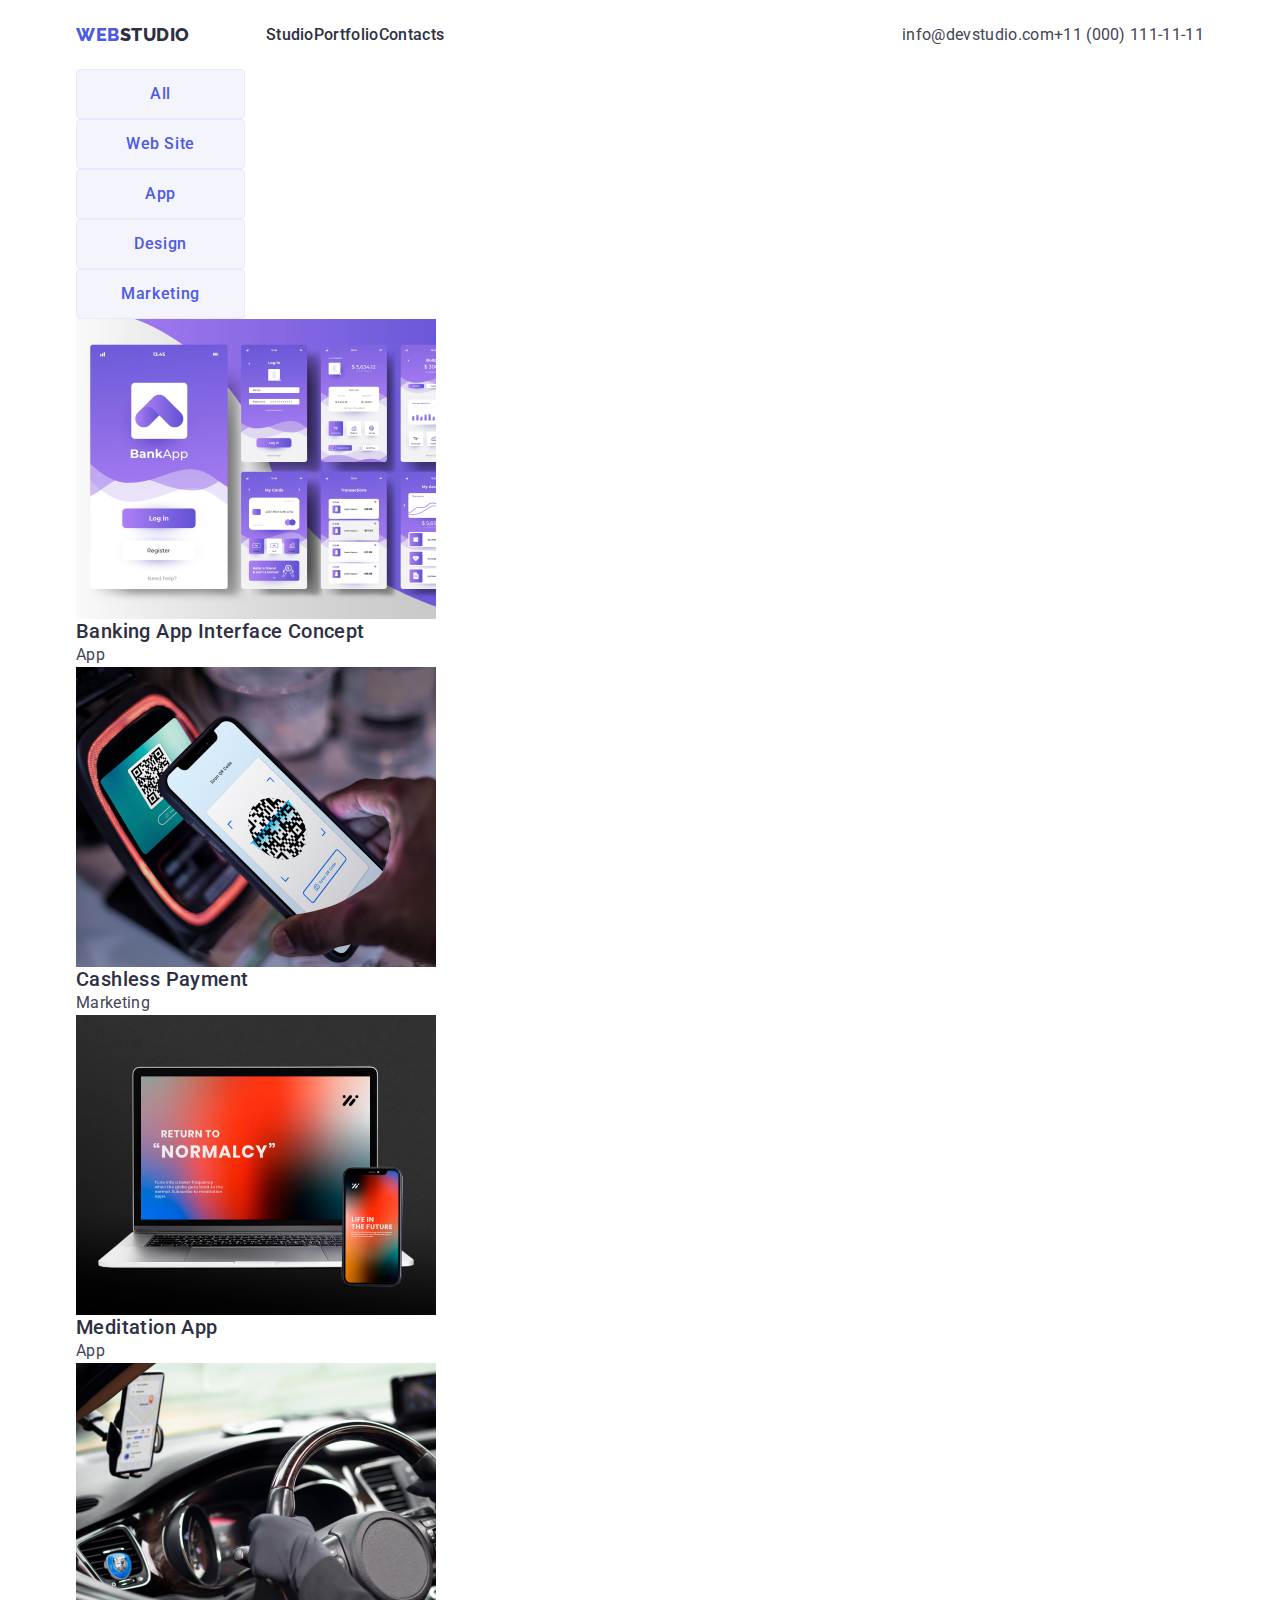
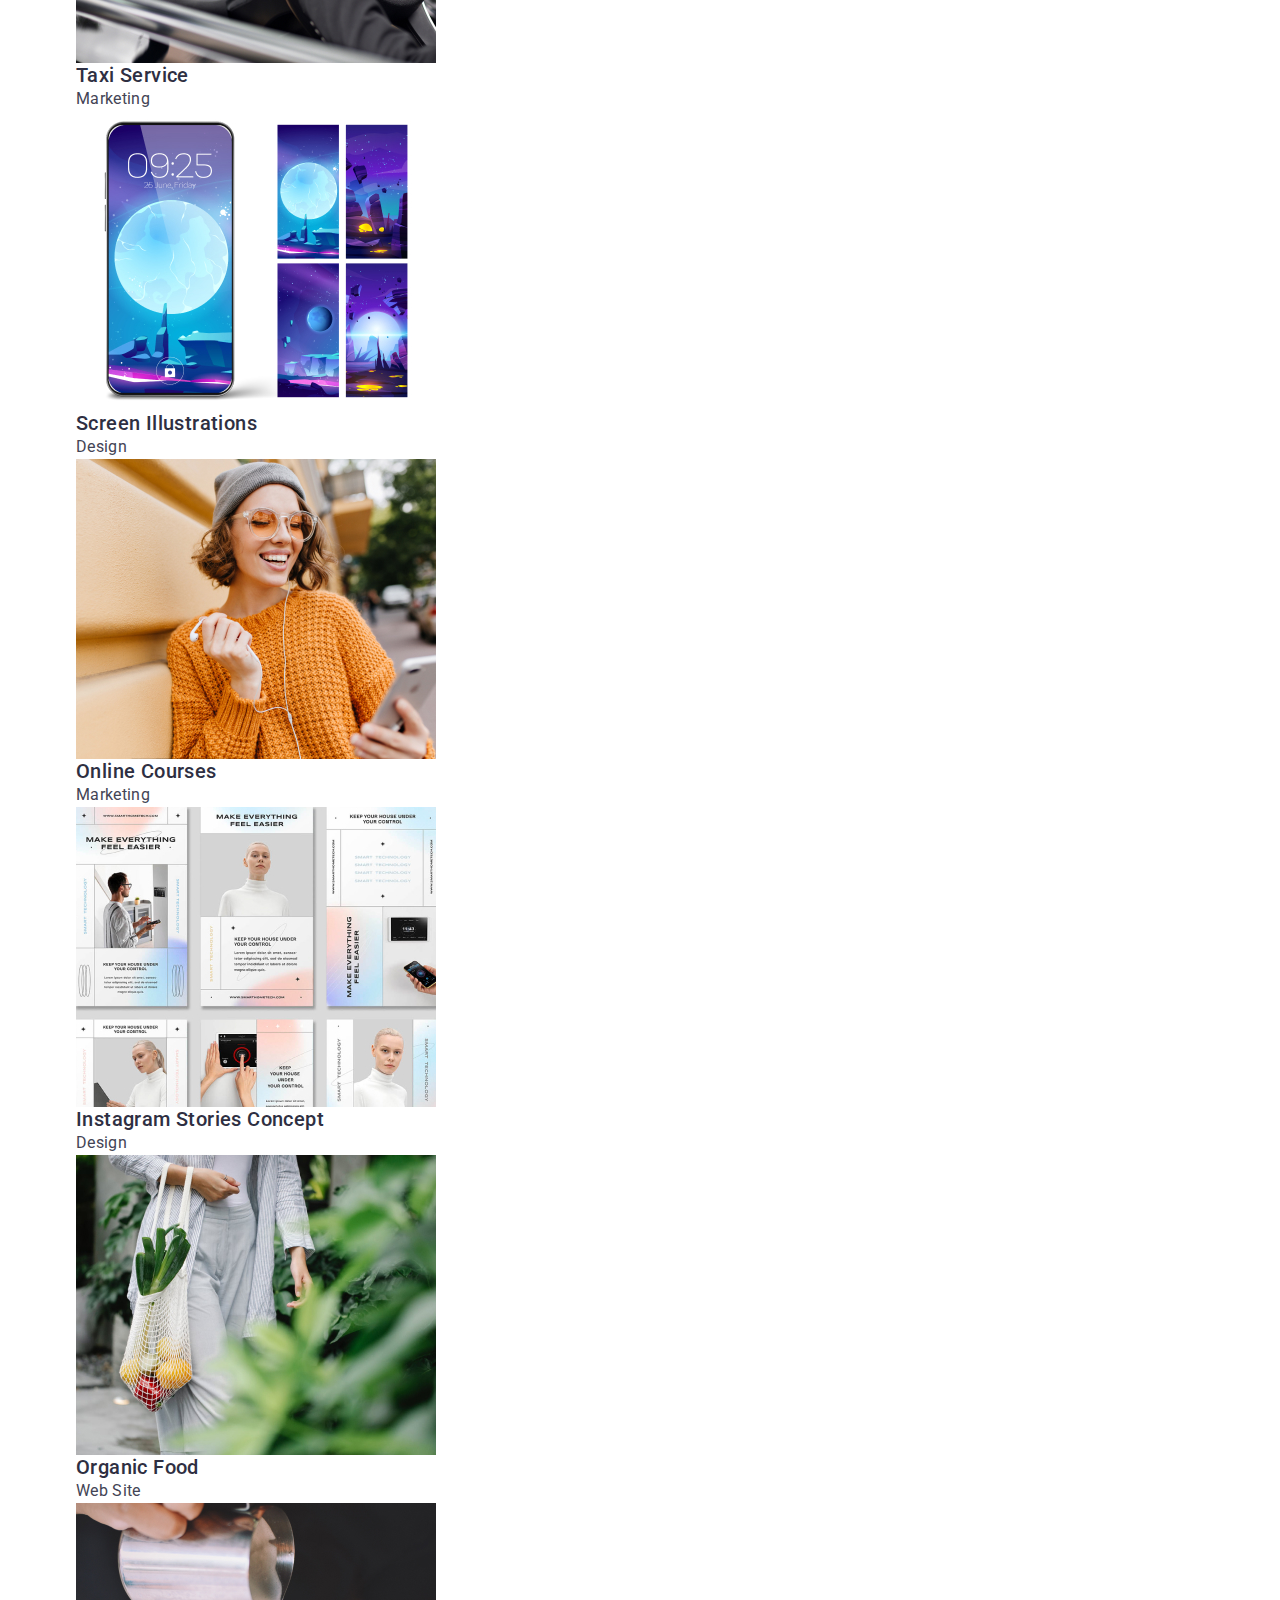
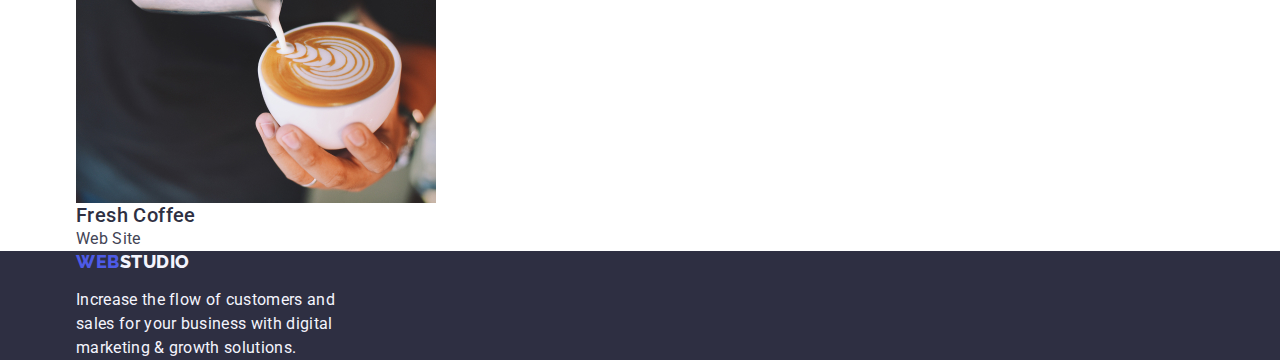
==== portfolio.html @ 956a5d1d "index page" ====
<!DOCTYPE html>
<html lang="en">
<head>
    <meta charset="UTF-8">
    <meta name="viewport" content="width=device-width, initial-scale=1.0">
    <title>Portfolio</title>
    <link rel="preconnect" href="https://fonts.googleapis.com" />
    <link rel="preconnect" href="https://fonts.gstatic.com" crossorigin />
    <link
      href="https://fonts.googleapis.com/css2?family=Raleway:wght@800&family=Roboto:wght@400;500;700;900&display=swap"
      rel="stylesheet"
    />
    <link rel="stylesheet" href="https://cdnjs.cloudflare.com/ajax/libs/modern-normalize/2.0.0/modern-normalize.min.css">
    <link rel="stylesheet" href="./css/styles.css">
</head>
<body>
    <header>
      <div class="container flex-header">
        <nav>
            <a class="logo link" href="./index.html">Web<span class="studio-color">Studio</span></a>
            <ul class="site-nav list">
                <li><a href="./index.html" class="link">Studio</a></li>
                <li><a href="./portfolio.html" class="link">Portfolio</a></li>
                <li><a href="" class="link">Contacts</a></li>
            </ul>
        </nav>
        <address class="address">
            <ul class="auth-nav list">
                <li><a class="link" href="mailto:info@devstudio.com">info@devstudio.com</a></li>
                <li><a class="link" href="tel:+110001111111">+11 (000) 111-11-11</a></li>
            </ul>
        </address>
      </div>
    </header>
    <main>
        <div class="container">
            <section class="list">
                <h1 class="visually-hidden">Filter for portfolio</h1>
                <ul class="list">
                    <li><button type="button" class="button">All</button></li>
                    <li><button type="button" class="button">Web Site</button></li>
                    <li><button type="button" class="button">App</button></li>
                    <li><button type="button" class="button">Design</button></li>
                    <li><button type="button" class="button">Marketing</button></li>
                </ul>
                <ul class="list">
                    <li class="portfolio-block">
                        <a class="link" href="">
                            <img src="./images/banking.jpg" alt="Interface Concept" width="360">
                            <h2 class="portfolio-title">Banking App Interface Concept</h2>
                            <p class="portfolio-description">App</p>
                        </a>
                    </li>
                    <li class="portfolio-block">
                        <a class="link" href="">
                            <img src="./images/cashless.jpg" alt="Cashless Payment" width="360">
                            <h2 class="portfolio-title">Cashless Payment</h2>
                            <p class="portfolio-description">Marketing</p>
                        </a>
                    </li>
                    <li class="portfolio-block">
                        <a class="link" href="">
                            <img src="./images/meditation.jpg" alt="Meditation App" width="360">
                            <h2 class="portfolio-title">Meditation App</h2>
                            <p  class="portfolio-description">App</p>
                        </a>
                    </li>
                    <li class="portfolio-block">
                        <a class="link" href="">
                            <img src="./images/taxi.jpg" alt="Taxi" width="360">
                            <h2 class="portfolio-title">Taxi Service</h2>
                            <p  class="portfolio-description">Marketing</p>
                        </a>
                    </li>
                    <li class="portfolio-block">
                        <a  class="link" href="">
                            <img src="./images/illustrations.jpg" alt="Screen Illustrations" width="360">
                            <h2 class="portfolio-title">Screen Illustrations</h2>
                            <p class="portfolio-description">Design</p>
                        </a>
                    </li>
                    <li class="portfolio-block">
                       <a  class="link" href="">
                            <img src="./images/courses.jpg" alt="Online Courses" width="360">
                            <h2 class="portfolio-title">Online Courses</h2>
                            <p class="portfolio-description">Marketing</p>
                       </a>
                    </li>
                    <li class="portfolio-block">
                       <a class="link" href="">
                            <img src="./images/instagram.jpg" alt="Instagram Stories" width="360">
                            <h2 class="portfolio-title">Instagram Stories Concept</h2>
                            <p class="portfolio-description">Design</p>
                       </a>
                    </li>
                    <li class="portfolio-block">
                        <a class="link" href="">
                            <img src="./images/food.jpg" alt="Organic Food" width="360">
                            <h2 class="portfolio-title">Organic Food</h2>
                            <p  class="portfolio-description">Web Site</p>
                        </a>
                    </li>
                    <li class="portfolio-block">
                        <a class="link" href="">
                            <img src="./images/coffee.jpg" alt="Fresh Coffee" width="360">
                            <h2 class="portfolio-title">Fresh Coffee</h2>
                            <p  class="portfolio-description">Web Site</p>
                        </a>
                    </li>
                </ul>
            </section>
        </div>
    </main>
    <footer class="footer">
        <div class="container">
            <a class="logo link" href="./index.html">Web<span class="studio-color-footer">Studio</span></a>
        <p class="slogan">Increase the flow of customers and sales for your business with digital marketing & growth solutions.</p>
        </div>
    </footer>
</body>
</html>
---- css/styles.css ----
:root{
    --navy-blue: #2E2F42;
    --slate: #434455;
    --iris: #4D5AE5;
    --ocean: #404BBF;
    --cloud:#F4F4FD;
    --cornflower: #E7E9FC;
    --white: #ffffff;
}
body{
    background: var(--white);
    color: var(--slate);
    font-family: 'Roboto', sans-serif;
}
h1, h2, h3, p, ul{
    margin: 0;
    padding: 0;
}
ul{
    list-style: none;
}
img{
    display: block;
}
.logo{
    margin-right: 76px;
    color: var(--iris);
    font-family: "Raleway", sans-serif;
    text-transform: uppercase;
    font-size: 18px;
    line-height: 1.17;
    font-weight: 800;
    letter-spacing: 0.03em
}
.link{
    text-decoration: none;
}
nav .header-text{
    color: var(--navy-blue);
}
.studio-color{
    color: var(--navy-blue);
}
.studio-color-footer{
    color: var(--cloud);
}
.list{
    list-style: none;
}
/* portfolio styles */

.site-nav a{
    color:var(--navy-blue);
}
.site-nav .link{
    font-size: 16px;
    font-weight: 500;
    line-height: 1.5;
    letter-spacing: 0.02em;
}
.site-nav .link:hover,
.site-nav .link:focus{
    color: var(--ocean);
}
.address .link:hover,
.address .link:focus{
    color: var(--ocean);
}

.auth-nav a{
    color:var(--slate);
    font-size: 16px;
    line-height: 1.5;
    letter-spacing: 0.02em;
}
.address{
    font-style: normal;
}
.auth-nav a:hover{
    color:var(--iris);
}
.section-title{
    padding-top: 120px;
    color: var(--navy-blue);
    font-size: 36px;
    font-weight: 700;
    line-height: 1.11;
    letter-spacing: 0.02em;
    text-align: center;
    text-transform: capitalize;
}
.portfolio-title{
    color: var(--navy-blue);
    font-size: 20px;
    font-weight: 500;
    line-height: 1.2;
    letter-spacing: 0.02em;
}
.portfolio-description{
    color: var(--slate);
    font-size: 16px;
    line-height: 1.5;
    letter-spacing: 0.02em;
}
.section .title{
    color: var(--navy-blue);
}
.section .button{
    color: #ffffff;
    background-color: var(--iris);
    padding: 16px 32px;
    border: 1px solid transparent;
    margin-top: 48px;
}
.button{
    display: inline-block;
    min-width: 169px;
    padding: 12px 24px;
    border-radius: 4px;
    text-align: center;
    color: var(--iris);
    background-color: var(--cloud);
    font-size: 16px;
    font-weight: 500;
    line-height: 1.5;
    letter-spacing: 0.04em;
    cursor: pointer;
    font-family: "Roboto", sans-serif;
    border: 1px solid var(--cornflower);
}
.button:hover,
.button:focus{
    color: var(--white);
    background-color: var(--ocean);
    
}
.team-block{
    background-color: var(--cloud);
}
.crew {
    padding: 72px 0px;
}
.crew li{
    border-radius: 0px 0px 4px 4px;
    background-color: var(--white);
}
header a{
    padding-top: 24px;
    padding-bottom: 24px;
}
.flex-header{
    display: flex;
    align-items: center;
}
.flex-header nav, .flex-header .address .list, .site-nav{
    display: flex;
    align-items: center;
}
.address{
    margin-left: auto;
}
.site-nav .item, .auth-nav .item {
    margin-right: 40px;
}
.site-nav .item:last-child, .auth-nav .item:last-child {
    margin-right: 0px;
}
.hero{
    padding-top: 188px;
    padding-bottom: 188px;
    text-align: center;
}
.background-hero{
    background-color: var(--navy-blue);
}

.person-padding{
    text-align: center;
    padding: 32px 16px;
}
.person-padding .name{
    margin-bottom: 8px;
}

/* studio styles */
.crew .name{
    color: var(--navy-blue);
    font-size: 20px;
    font-weight: 500;
    line-height: 1.2;
    letter-spacing: 0.02em;
}
.crew .job{
    color: var(--slate);
    font-size: 16px;
    line-height: 1.5;
    letter-spacing: 0.02em;
}
.section .title{
    font-size: 20px;
    font-weight: 500;
    line-height: 1.2;
    letter-spacing: 0.02em;
}
.section .description{
    color: var(--slate);
    font-size: 16px;
    line-height: 1.5;
    letter-spacing: 0.02em;
}
.solutions{
    background: var(--navy-blue);
}
.section-title-block{
    
    color: var(--white);
    font-size: 56px;
    font-weight: 700;
    letter-spacing: 0.02em;
    line-height: 1.07;
    text-align: center;
}
.visually-hidden {
    position: absolute;
    width: 1px;
    height: 1px;
    margin: -1px;
    border: 0;
    padding: 0;
    white-space: nowrap;
    clip-path: inset(100%);
    clip: rect(0 0 0 0);
    overflow: hidden;
    }
.container{
    width: 1128px;
    margin: 0 auto;
}
.strategy-block .description{
    margin-top: 8px;
}
.strategy-block{
    padding-top: 120px;
    padding-bottom: 120px;
    display: flex;
    align-items: center;
    flex-wrap: wrap;
}
.strategy-block .item{
    max-width: 264px;
    margin-right: 24px;
}
.strategy-block .item:last-child{
    margin-right: 0;
}
.flex-list, .crew{
    display: flex;
    gap: 24px;
    align-items: center;
}
.flex-list{
    margin-top: 72px;
}
.section.list.margin{
    margin: 0px 0px 120px;
}
/* footer */
.footer{
    background-color: var(--navy-blue);
}
.footer .slogan{
    width: 264px;
    margin-top: 16px;
    color: var(--cloud);
    font-size: 16px;
    line-height: 1.5;
    letter-spacing: 0.02em;
}
.footer .footer-text{
    color: var(--cloud);
}
.foot{
    padding-top: 100px;
    padding-bottom: 100px;
}
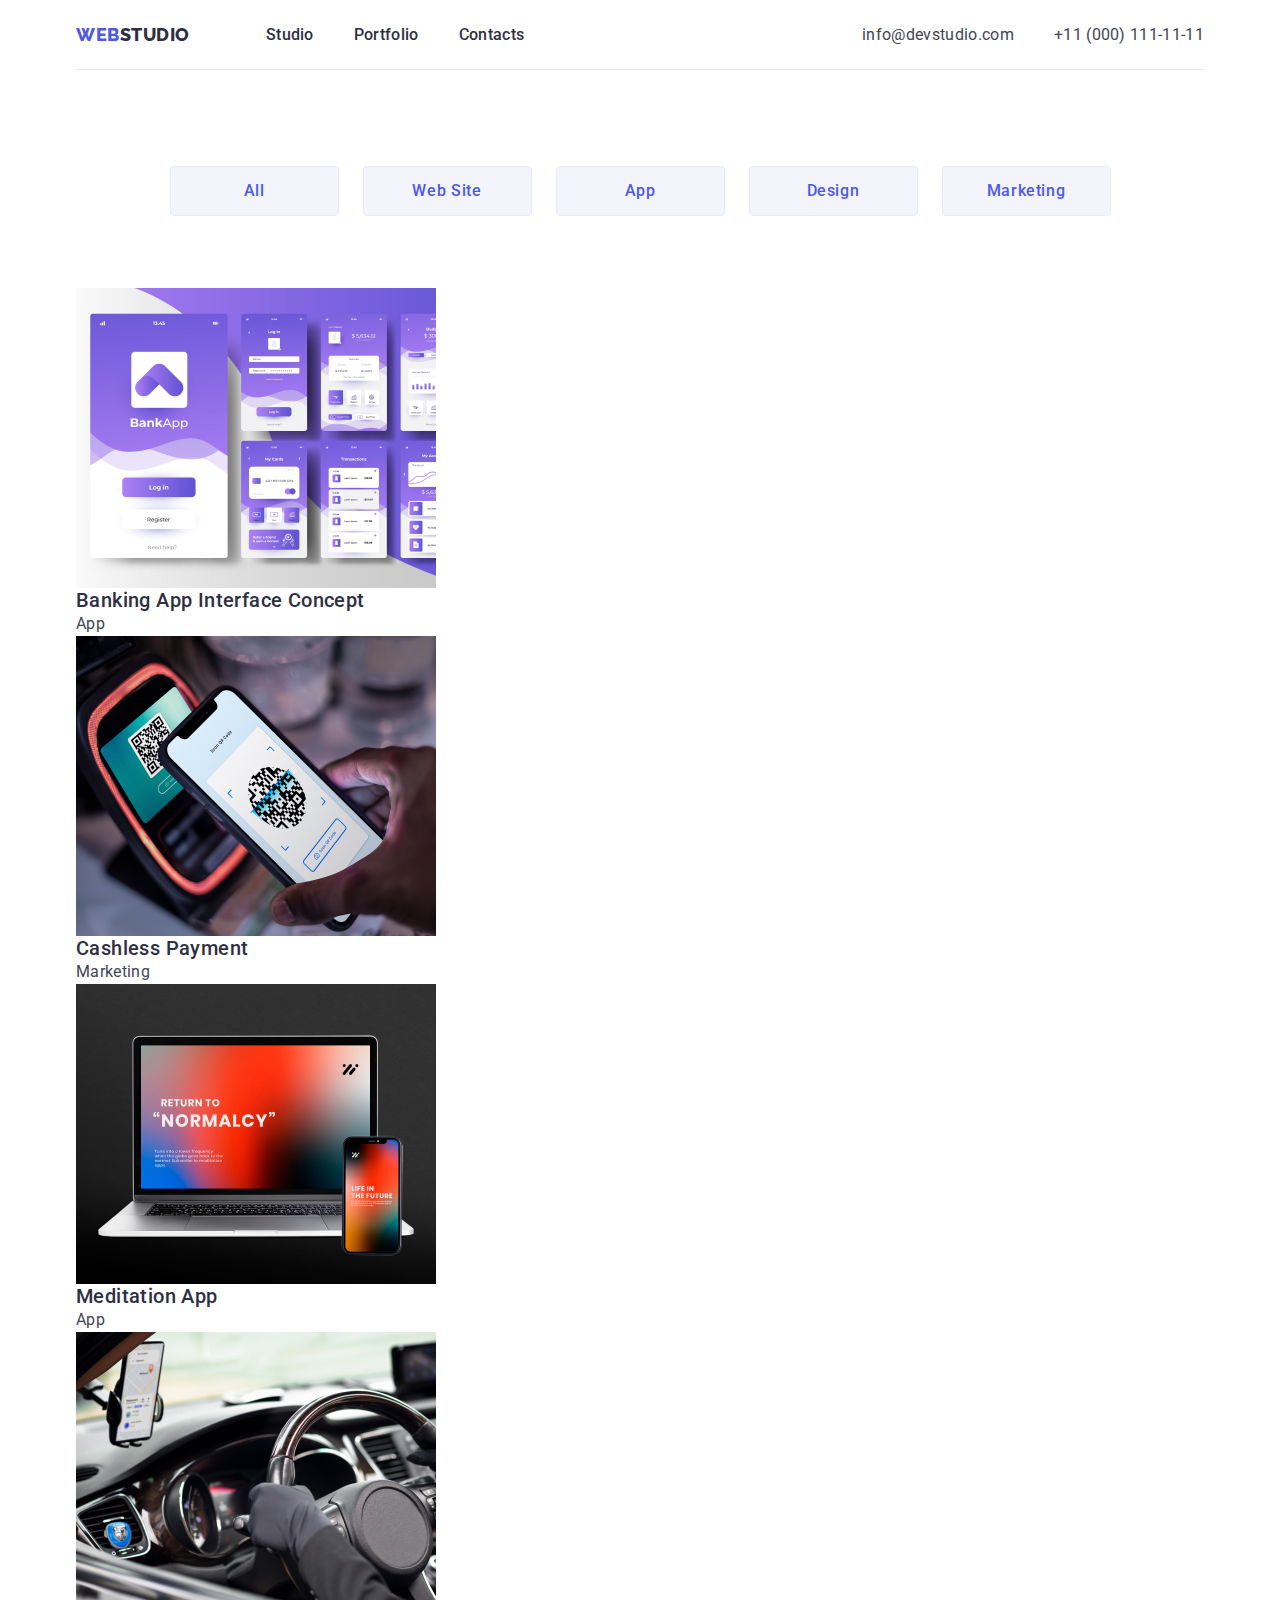
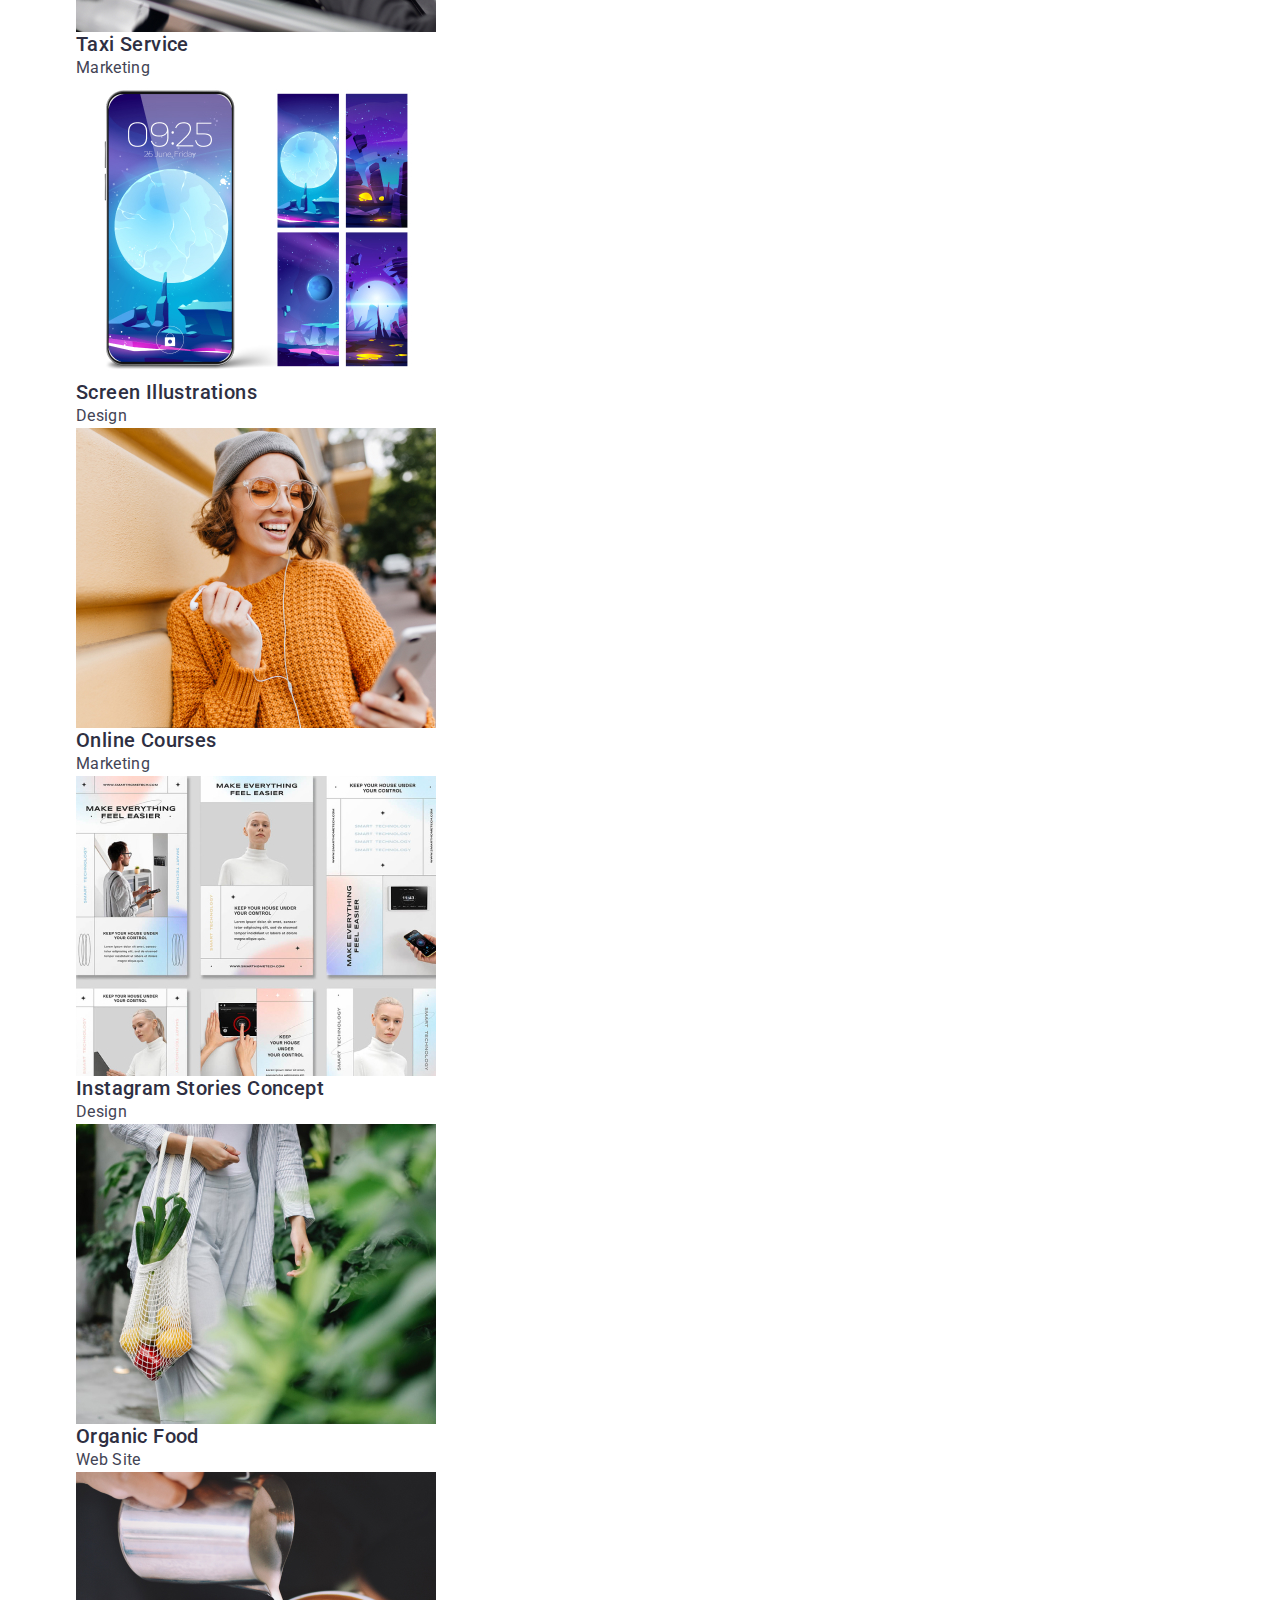
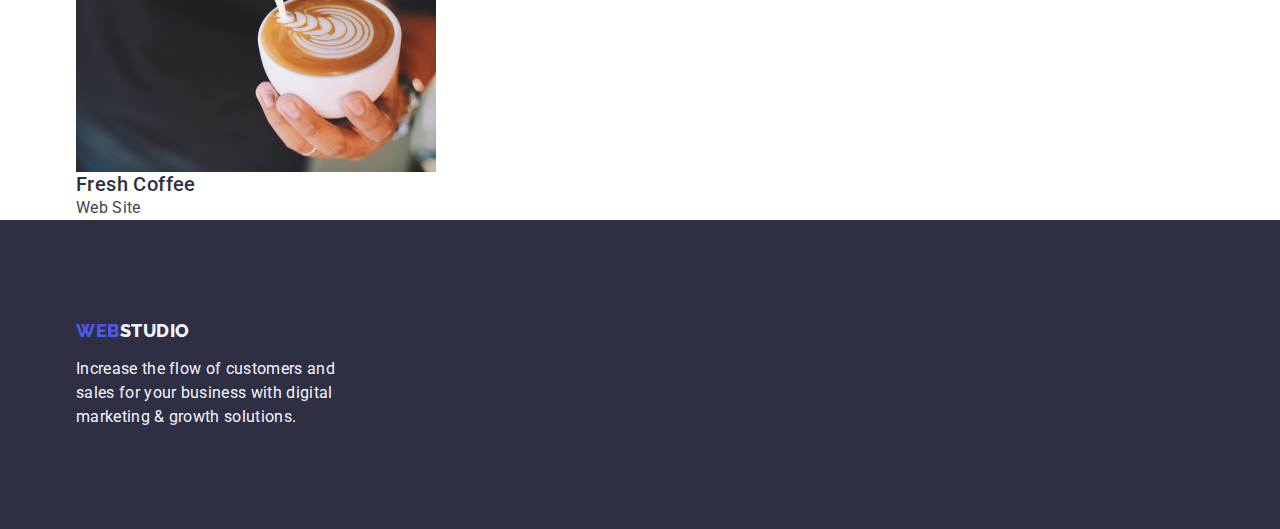
==== commit a95f774f: "nav-menu" ====
--- a/portfolio.html
+++ b/portfolio.html
@@ -15,28 +15,28 @@
 </head>
 <body>
     <header>
-      <div class="container flex-header">
-        <nav>
-            <a class="logo link" href="./index.html">Web<span class="studio-color">Studio</span></a>
-            <ul class="site-nav list">
-                <li><a href="./index.html" class="link">Studio</a></li>
-                <li><a href="./portfolio.html" class="link">Portfolio</a></li>
-                <li><a href="" class="link">Contacts</a></li>
-            </ul>
-        </nav>
-        <address class="address">
-            <ul class="auth-nav list">
-                <li><a class="link" href="mailto:info@devstudio.com">info@devstudio.com</a></li>
-                <li><a class="link" href="tel:+110001111111">+11 (000) 111-11-11</a></li>
-            </ul>
-        </address>
-      </div>
+        <div class="container flex-header">
+            <nav>
+                <a class="logo link" href="./index.html">Web<span class="studio-color">Studio</span></a>
+                <ul class="site-nav list">
+                    <li class="item"><a href="./index.html" class="link link-decor">Studio</a></li>
+                    <li class="item"><a href="./portfolio.html" class="link link-decor">Portfolio</a></li>
+                    <li class="item"><a href="" class="link link-decor">Contacts</a></li>
+                </ul>
+            </nav>
+            <address class="address">
+                <ul class="auth-nav list">
+                    <li class="item"><a class="link" href="mailto:info@devstudio.com">info@devstudio.com</a></li>
+                    <li class="item"><a class="link" href="tel:+110001111111">+11 (000) 111-11-11</a></li>
+                </ul>
+            </address>
+        </div>
     </header>
     <main>
         <div class="container">
             <section class="list">
                 <h1 class="visually-hidden">Filter for portfolio</h1>
-                <ul class="list">
+                <ul class="list flex-button">
                     <li><button type="button" class="button">All</button></li>
                     <li><button type="button" class="button">Web Site</button></li>
                     <li><button type="button" class="button">App</button></li>
@@ -112,9 +112,9 @@
         </div>
     </main>
     <footer class="footer">
-        <div class="container">
+        <div class="container foot">
             <a class="logo link" href="./index.html">Web<span class="studio-color-footer">Studio</span></a>
-        <p class="slogan">Increase the flow of customers and sales for your business with digital marketing & growth solutions.</p>
+            <p class="slogan">Increase the flow of customers and sales for your business with digital marketing & growth solutions.</p>
         </div>
     </footer>
 </body>
--- a/css/styles.css
+++ b/css/styles.css
@@ -151,6 +151,7 @@
 .flex-header{
     display: flex;
     align-items: center;
+    border-bottom: 1px solid var(--cornflower);
 }
 .flex-header nav, .flex-header .address .list, .site-nav{
     display: flex;
@@ -181,8 +182,6 @@
 .person-padding .name{
     margin-bottom: 8px;
 }
-
-/* studio styles */
 .crew .name{
     color: var(--navy-blue);
     font-size: 20px;
@@ -208,11 +207,16 @@
     line-height: 1.5;
     letter-spacing: 0.02em;
 }
-.solutions{
-    background: var(--navy-blue);
-}
+/* studio styles */
+.flex-button{
+    display: flex;
+    margin-top: 96px;
+    margin-bottom: 72px;
+    justify-content: center;
+    gap: 24px;
+}
+
 .section-title-block{
-    
     color: var(--white);
     font-size: 56px;
     font-weight: 700;
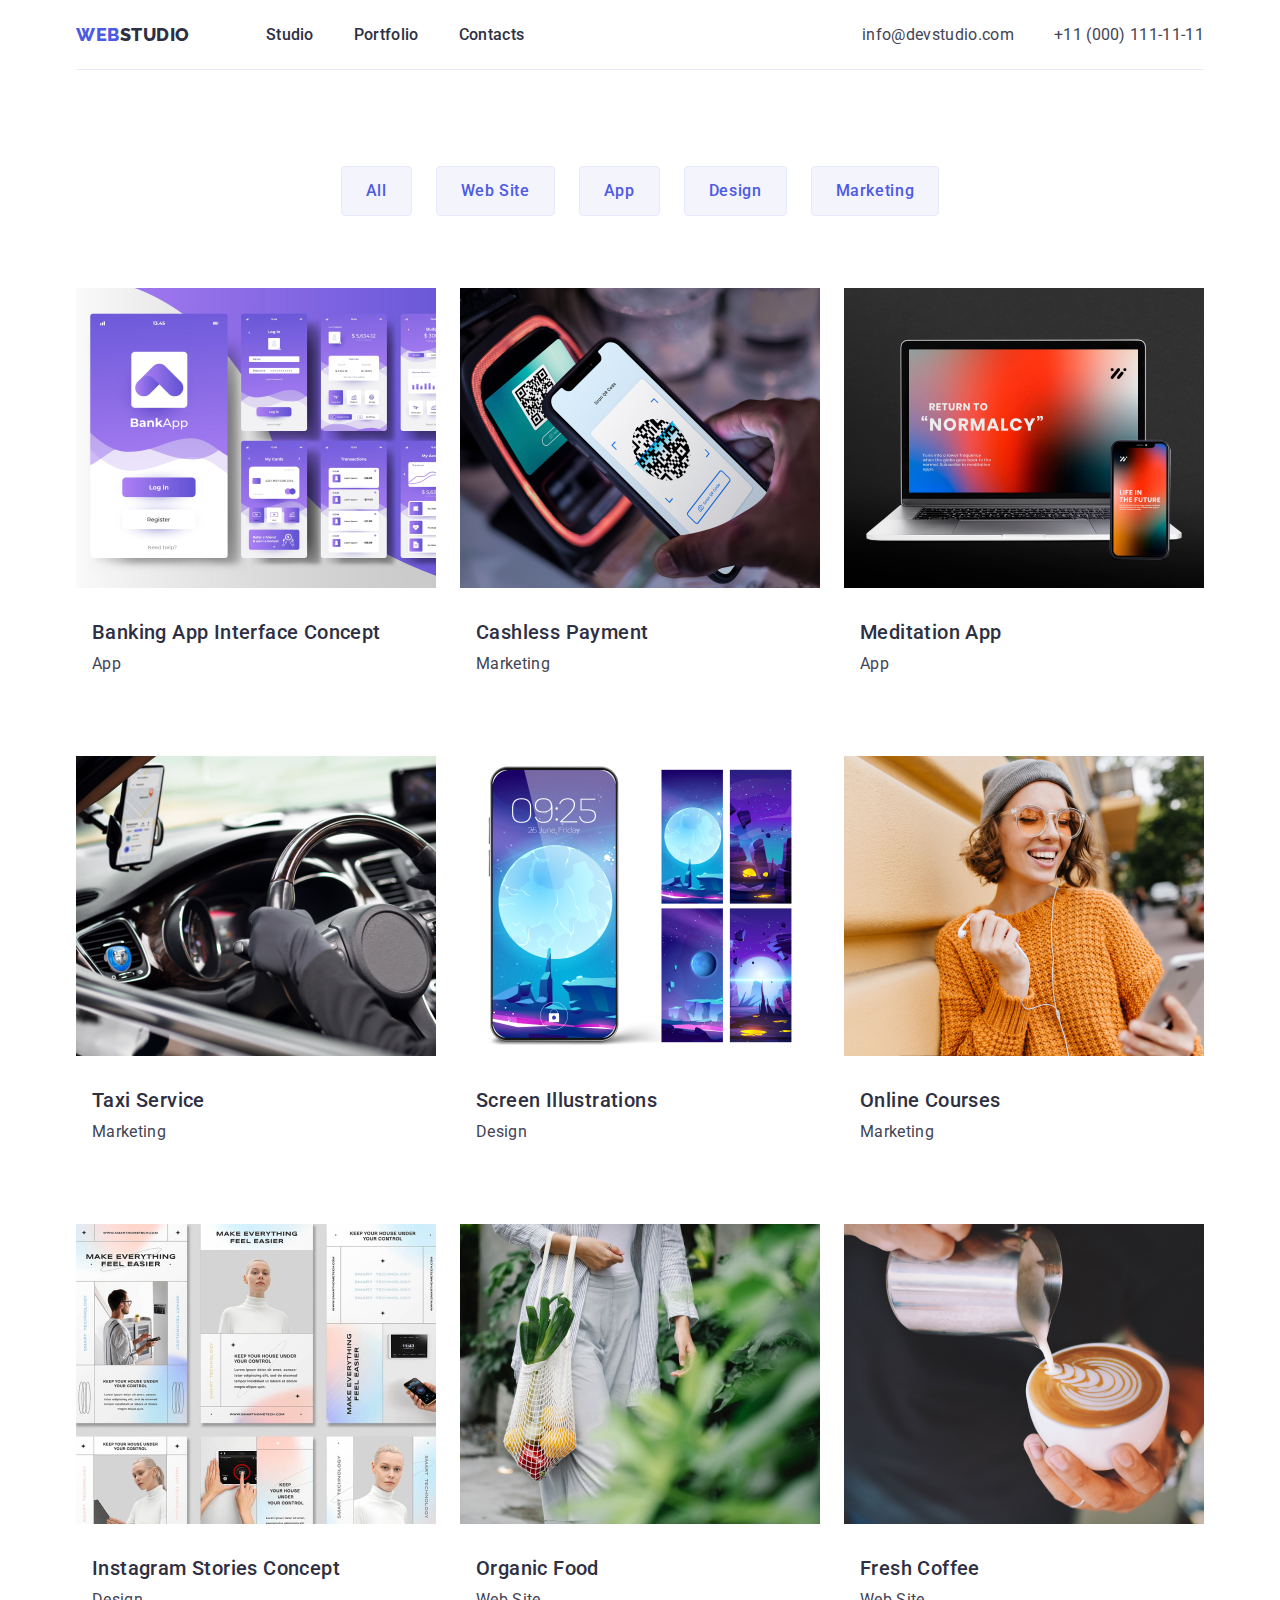
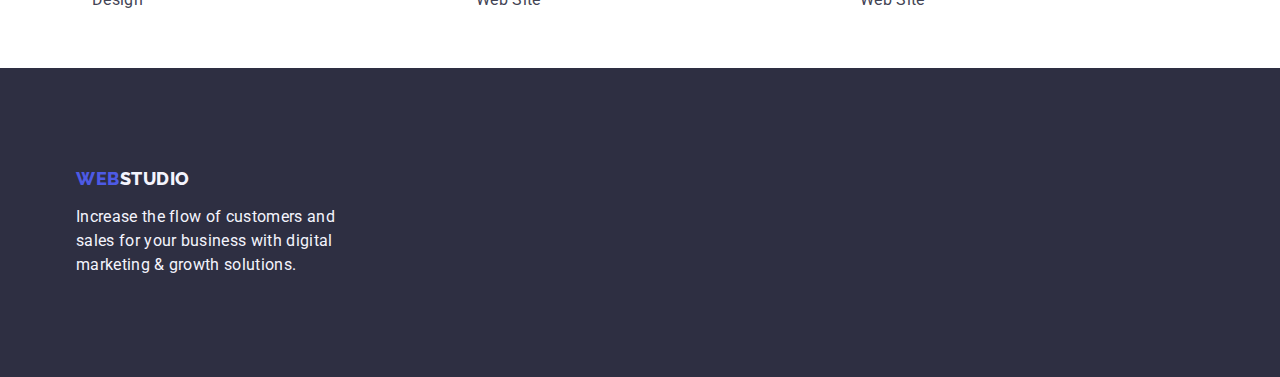
==== commit c8f7ff36: "portfolio" ====
--- a/portfolio.html
+++ b/portfolio.html
@@ -37,74 +37,92 @@
             <section class="list">
                 <h1 class="visually-hidden">Filter for portfolio</h1>
                 <ul class="list flex-button">
-                    <li><button type="button" class="button">All</button></li>
-                    <li><button type="button" class="button">Web Site</button></li>
-                    <li><button type="button" class="button">App</button></li>
-                    <li><button type="button" class="button">Design</button></li>
-                    <li><button type="button" class="button">Marketing</button></li>
+                    <li><button type="button" class="button portfolio">All</button></li>
+                    <li><button type="button" class="button portfolio">Web Site</button></li>
+                    <li><button type="button" class="button portfolio">App</button></li>
+                    <li><button type="button" class="button portfolio">Design</button></li>
+                    <li><button type="button" class="button portfolio">Marketing</button></li>
                 </ul>
-                <ul class="list">
+                <ul class="list portfolio-flex">
                     <li class="portfolio-block">
                         <a class="link" href="">
                             <img src="./images/banking.jpg" alt="Interface Concept" width="360">
-                            <h2 class="portfolio-title">Banking App Interface Concept</h2>
-                            <p class="portfolio-description">App</p>
+                            <div class="wrapper">
+                                <h2 class="portfolio-title">Banking App Interface Concept</h2>
+                                <p class="portfolio-description">App</p>
+                            </div>
                         </a>
                     </li>
                     <li class="portfolio-block">
                         <a class="link" href="">
                             <img src="./images/cashless.jpg" alt="Cashless Payment" width="360">
-                            <h2 class="portfolio-title">Cashless Payment</h2>
-                            <p class="portfolio-description">Marketing</p>
+                            <div class="wrapper"> 
+                                <h2 class="portfolio-title">Cashless Payment</h2>
+                                <p class="portfolio-description">Marketing</p>
+                            </div>
                         </a>
                     </li>
                     <li class="portfolio-block">
                         <a class="link" href="">
                             <img src="./images/meditation.jpg" alt="Meditation App" width="360">
-                            <h2 class="portfolio-title">Meditation App</h2>
-                            <p  class="portfolio-description">App</p>
+                            <div class="wrapper">
+                                <h2 class="portfolio-title">Meditation App</h2>
+                                <p  class="portfolio-description">App</p>
+                            </div>
                         </a>
                     </li>
                     <li class="portfolio-block">
                         <a class="link" href="">
                             <img src="./images/taxi.jpg" alt="Taxi" width="360">
-                            <h2 class="portfolio-title">Taxi Service</h2>
-                            <p  class="portfolio-description">Marketing</p>
+                            <div class="wrapper">
+                                <h2 class="portfolio-title">Taxi Service</h2>
+                                <p  class="portfolio-description">Marketing</p>
+                            </div>
                         </a>
                     </li>
                     <li class="portfolio-block">
                         <a  class="link" href="">
                             <img src="./images/illustrations.jpg" alt="Screen Illustrations" width="360">
-                            <h2 class="portfolio-title">Screen Illustrations</h2>
-                            <p class="portfolio-description">Design</p>
+                            <div class="wrapper">
+                                <h2 class="portfolio-title">Screen Illustrations</h2>
+                                <p class="portfolio-description">Design</p>
+                            </div>
                         </a>
                     </li>
                     <li class="portfolio-block">
                        <a  class="link" href="">
                             <img src="./images/courses.jpg" alt="Online Courses" width="360">
-                            <h2 class="portfolio-title">Online Courses</h2>
-                            <p class="portfolio-description">Marketing</p>
+                            <div class="wrapper">
+                                <h2 class="portfolio-title">Online Courses</h2>
+                                <p class="portfolio-description">Marketing</p>
+                            </div>
                        </a>
                     </li>
                     <li class="portfolio-block">
                        <a class="link" href="">
                             <img src="./images/instagram.jpg" alt="Instagram Stories" width="360">
-                            <h2 class="portfolio-title">Instagram Stories Concept</h2>
-                            <p class="portfolio-description">Design</p>
+                            <div class="wrapper">
+                                <h2 class="portfolio-title">Instagram Stories Concept</h2>
+                                <p class="portfolio-description">Design</p>
+                            </div>
                        </a>
                     </li>
                     <li class="portfolio-block">
                         <a class="link" href="">
                             <img src="./images/food.jpg" alt="Organic Food" width="360">
-                            <h2 class="portfolio-title">Organic Food</h2>
-                            <p  class="portfolio-description">Web Site</p>
+                            <div class="wrapper">
+                                <h2 class="portfolio-title">Organic Food</h2>
+                                <p  class="portfolio-description">Web Site</p>
+                            </div>
                         </a>
                     </li>
                     <li class="portfolio-block">
                         <a class="link" href="">
                             <img src="./images/coffee.jpg" alt="Fresh Coffee" width="360">
-                            <h2 class="portfolio-title">Fresh Coffee</h2>
-                            <p  class="portfolio-description">Web Site</p>
+                            <div class="wrapper">
+                                <h2 class="portfolio-title">Fresh Coffee</h2>
+                                <p  class="portfolio-description">Web Site</p>
+                            </div>
                         </a>
                     </li>
                 </ul>
--- a/css/styles.css
+++ b/css/styles.css
@@ -80,7 +80,6 @@
     color:var(--iris);
 }
 .section-title{
-    padding-top: 120px;
     color: var(--navy-blue);
     font-size: 36px;
     font-weight: 700;
@@ -89,19 +88,7 @@
     text-align: center;
     text-transform: capitalize;
 }
-.portfolio-title{
-    color: var(--navy-blue);
-    font-size: 20px;
-    font-weight: 500;
-    line-height: 1.2;
-    letter-spacing: 0.02em;
-}
-.portfolio-description{
-    color: var(--slate);
-    font-size: 16px;
-    line-height: 1.5;
-    letter-spacing: 0.02em;
-}
+
 .section .title{
     color: var(--navy-blue);
 }
@@ -114,7 +101,6 @@
 }
 .button{
     display: inline-block;
-    min-width: 169px;
     padding: 12px 24px;
     border-radius: 4px;
     text-align: center;
@@ -268,6 +254,35 @@
 .section.list.margin{
     margin: 0px 0px 120px;
 }
+.portfolio-flex{
+    display: flex;
+    flex-wrap: wrap;
+    gap: 24px;
+}
+.portfolio-block{
+    margin-bottom: 24px;
+}
+.portfolio-block .wrapper{
+    margin: 32px 0;
+    padding-left: 16px;
+}
+.portfolio-title{
+    color: var(--navy-blue);
+    font-size: 20px;
+    font-weight: 500;
+    line-height: 1.2;
+    letter-spacing: 0.02em;
+    margin-bottom: 8px;
+}
+.portfolio-description{
+    color: var(--slate);
+    font-size: 16px;
+    line-height: 1.5;
+    letter-spacing: 0.02em;
+}
+.button.portfolio{
+    width:fit-content;
+}
 /* footer */
 .footer{
     background-color: var(--navy-blue);
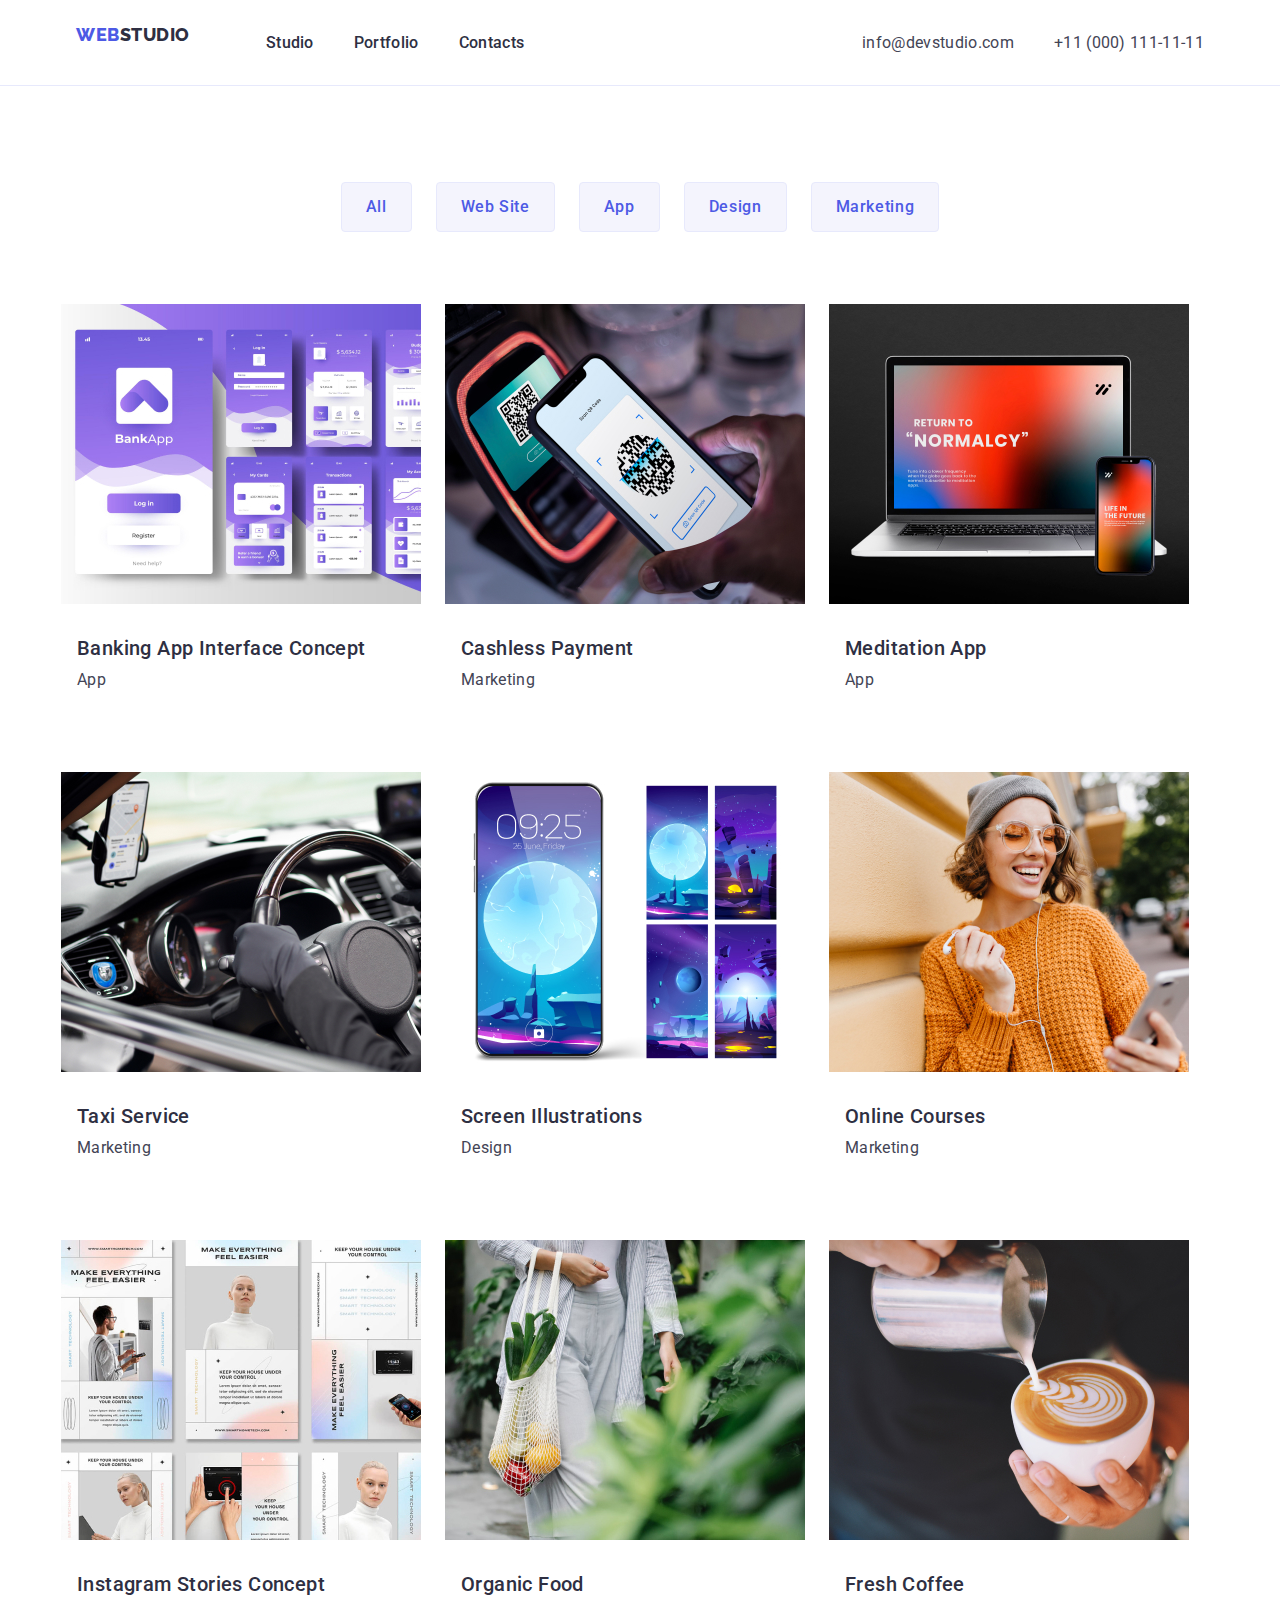
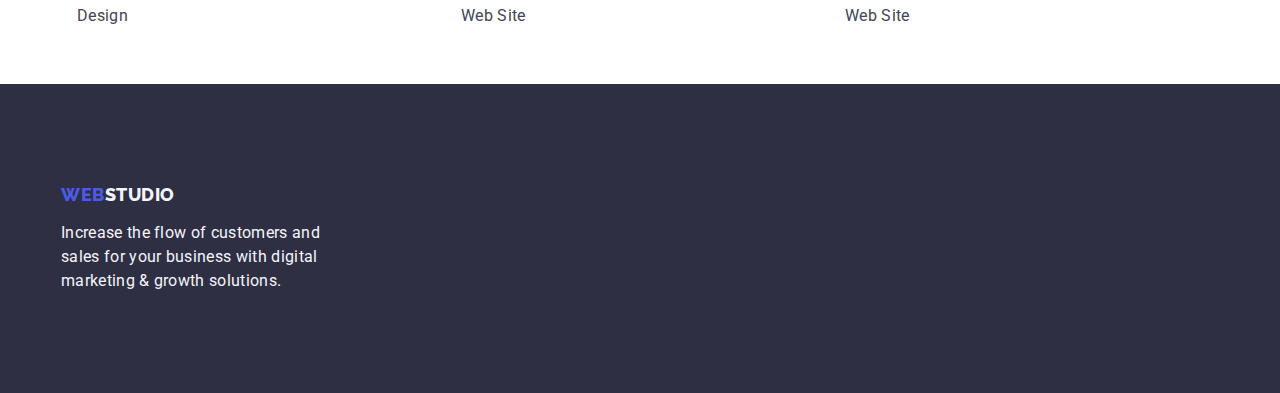
==== commit 526025c9: "container" ====
--- a/portfolio.html
+++ b/portfolio.html
@@ -14,7 +14,7 @@
     <link rel="stylesheet" href="./css/styles.css">
 </head>
 <body>
-    <header>
+    <header class="header">
         <div class="container flex-header">
             <nav>
                 <a class="logo link" href="./index.html">Web<span class="studio-color">Studio</span></a>
@@ -33,8 +33,8 @@
         </div>
     </header>
     <main>
-        <div class="container">
-            <section class="list">
+        <section class="list">
+            <div class="container">
                 <h1 class="visually-hidden">Filter for portfolio</h1>
                 <ul class="list flex-button">
                     <li><button type="button" class="button portfolio">All</button></li>
@@ -90,22 +90,22 @@
                         </a>
                     </li>
                     <li class="portfolio-block">
-                       <a  class="link" href="">
+                        <a  class="link" href="">
                             <img src="./images/courses.jpg" alt="Online Courses" width="360">
                             <div class="wrapper">
                                 <h2 class="portfolio-title">Online Courses</h2>
                                 <p class="portfolio-description">Marketing</p>
                             </div>
-                       </a>
+                        </a>
                     </li>
                     <li class="portfolio-block">
-                       <a class="link" href="">
+                        <a class="link" href="">
                             <img src="./images/instagram.jpg" alt="Instagram Stories" width="360">
                             <div class="wrapper">
                                 <h2 class="portfolio-title">Instagram Stories Concept</h2>
                                 <p class="portfolio-description">Design</p>
                             </div>
-                       </a>
+                        </a>
                     </li>
                     <li class="portfolio-block">
                         <a class="link" href="">
@@ -126,11 +126,11 @@
                         </a>
                     </li>
                 </ul>
-            </section>
-        </div>
+            </div>
+        </section>
     </main>
     <footer class="footer">
-        <div class="container foot">
+        <div class="container">
             <a class="logo link" href="./index.html">Web<span class="studio-color-footer">Studio</span></a>
             <p class="slogan">Increase the flow of customers and sales for your business with digital marketing & growth solutions.</p>
         </div>
--- a/css/styles.css
+++ b/css/styles.css
@@ -134,10 +134,13 @@
     padding-top: 24px;
     padding-bottom: 24px;
 }
+.header{
+    border-bottom: 1px solid var(--cornflower);
+}
 .flex-header{
     display: flex;
     align-items: center;
-    border-bottom: 1px solid var(--cornflower);
+    padding: 0 15px;
 }
 .flex-header nav, .flex-header .address .list, .site-nav{
     display: flex;
@@ -223,7 +226,7 @@
     overflow: hidden;
     }
 .container{
-    width: 1128px;
+    width: 1158px;
     margin: 0 auto;
 }
 .strategy-block .description{
@@ -286,10 +289,10 @@
 /* footer */
 .footer{
     background-color: var(--navy-blue);
+    padding: 100px 0;
 }
 .footer .slogan{
     width: 264px;
-    margin-top: 16px;
     color: var(--cloud);
     font-size: 16px;
     line-height: 1.5;
@@ -298,7 +301,7 @@
 .footer .footer-text{
     color: var(--cloud);
 }
-.foot{
-    padding-top: 100px;
-    padding-bottom: 100px;
-}+.logo.link{
+    display: inline-block;
+    margin-bottom: 16px;
+}
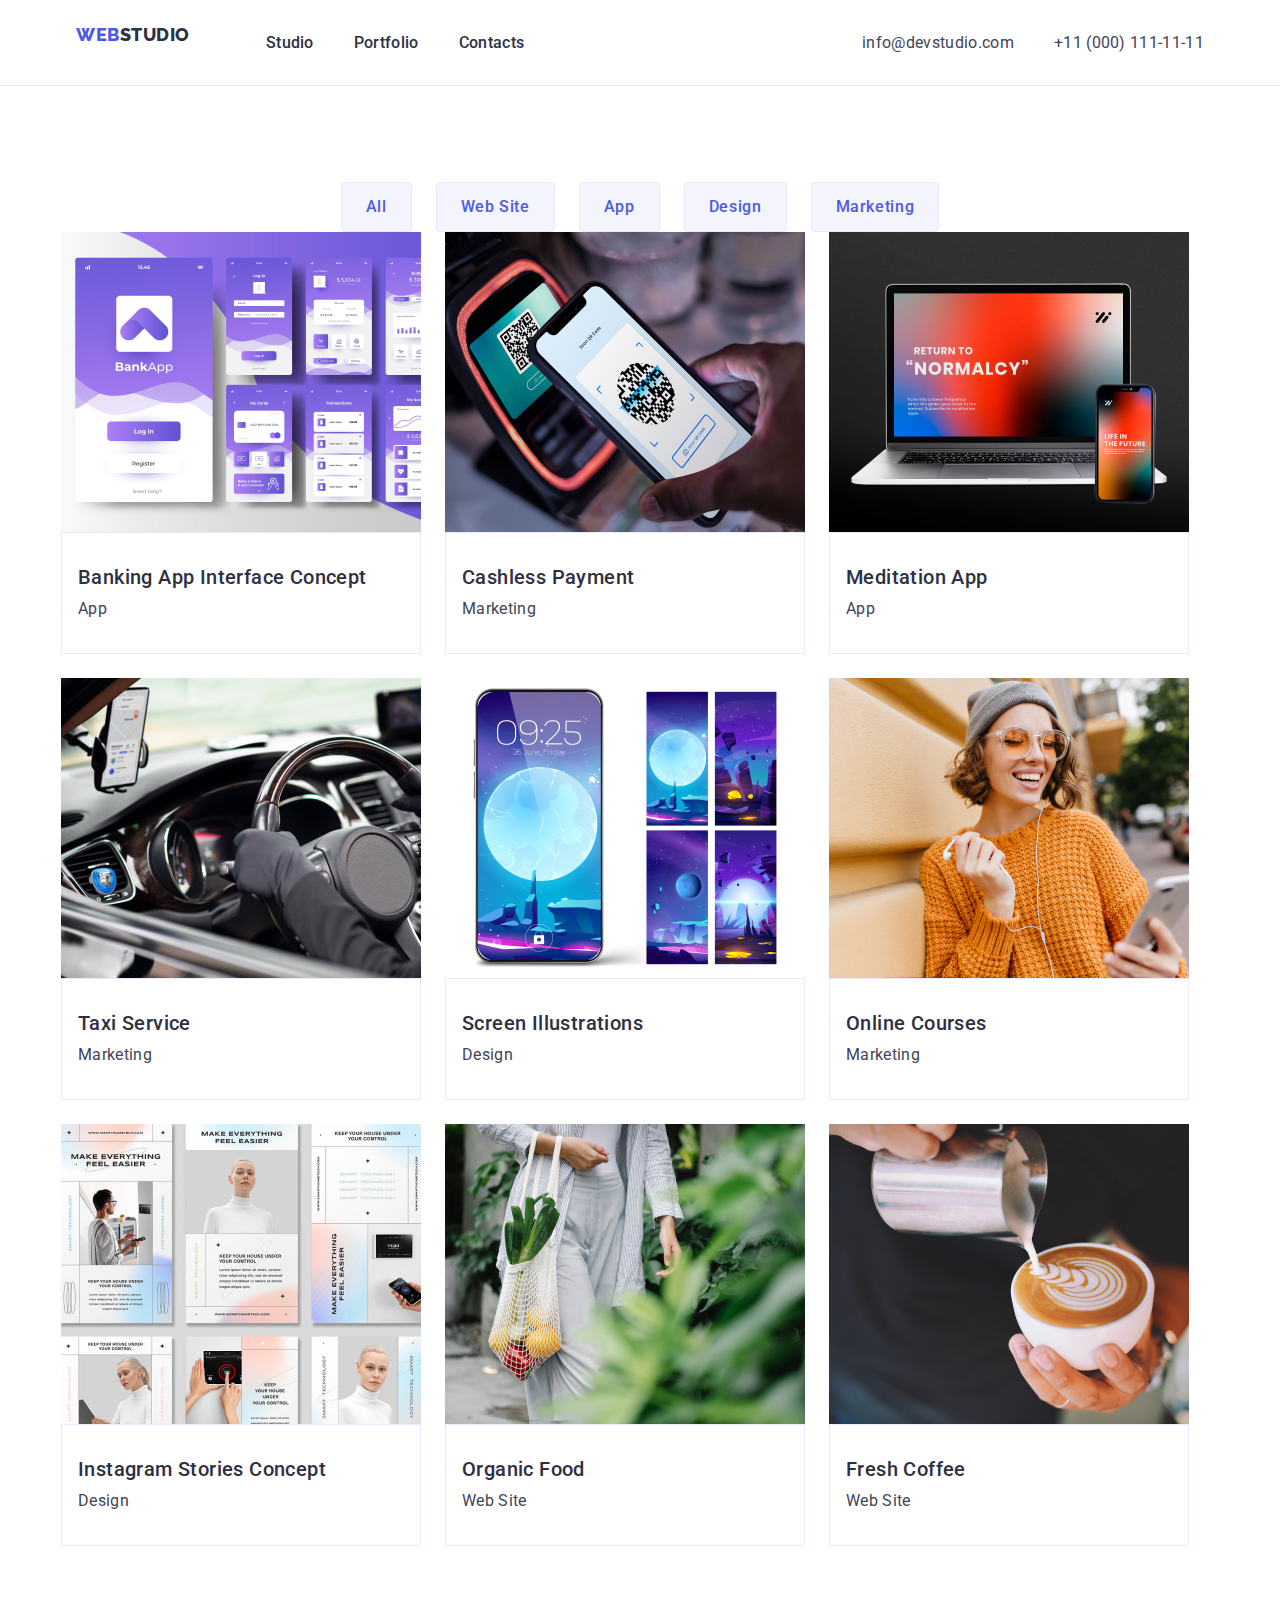
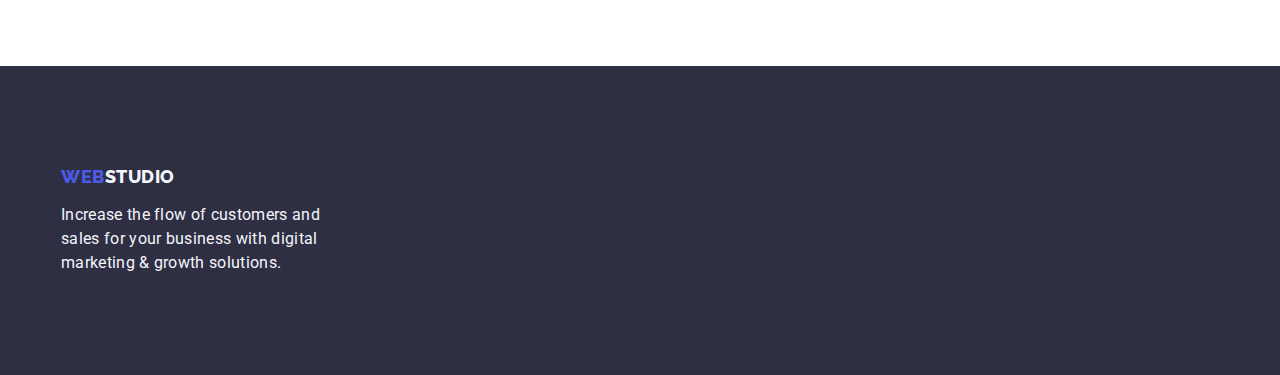
==== commit a9172992: "mistakes" ====
--- a/portfolio.html
+++ b/portfolio.html
@@ -16,7 +16,7 @@
 <body>
     <header class="header">
         <div class="container flex-header">
-            <nav>
+            <nav class="nav">
                 <a class="logo link" href="./index.html">Web<span class="studio-color">Studio</span></a>
                 <ul class="site-nav list">
                     <li class="item"><a href="./index.html" class="link link-decor">Studio</a></li>
@@ -34,7 +34,7 @@
     </header>
     <main>
         <section class="list">
-            <div class="container">
+            <div class="container pad">
                 <h1 class="visually-hidden">Filter for portfolio</h1>
                 <ul class="list flex-button">
                     <li><button type="button" class="button portfolio">All</button></li>
--- a/css/styles.css
+++ b/css/styles.css
@@ -35,7 +35,7 @@
 .link{
     text-decoration: none;
 }
-nav .header-text{
+.nav .header-text{
     color: var(--navy-blue);
 }
 .studio-color{
@@ -118,10 +118,12 @@
 .button:focus{
     color: var(--white);
     background-color: var(--ocean);
+    border: 1px solid transparent;
     
 }
 .team-block{
     background-color: var(--cloud);
+    padding: 120px 0;
 }
 .crew {
     padding: 72px 0px;
@@ -142,7 +144,7 @@
     align-items: center;
     padding: 0 15px;
 }
-.flex-header nav, .flex-header .address .list, .site-nav{
+.flex-header .nav, .flex-header .address .list, .site-nav{
     display: flex;
     align-items: center;
 }
@@ -156,17 +158,17 @@
     margin-right: 0px;
 }
 .hero{
-    padding-top: 188px;
-    padding-bottom: 188px;
-    text-align: center;
-}
-.background-hero{
+    padding-top: 120px;
+    padding-bottom: 120px;
+    text-align: center;
     background-color: var(--navy-blue);
 }
-
+.crew .person{
+    width: calc((100% - 3 * 24px) / 4);
+}
 .person-padding{
     text-align: center;
-    padding: 32px 16px;
+    padding: 32px 0;
 }
 .person-padding .name{
     margin-bottom: 8px;
@@ -199,10 +201,13 @@
 /* studio styles */
 .flex-button{
     display: flex;
-    margin-top: 96px;
     margin-bottom: 72px;
     justify-content: center;
     gap: 24px;
+    row-gap: 48px;
+}
+.flex-button:nth-last-child(-n+3){
+    margin-bottom: 0;
 }
 
 .section-title-block{
@@ -229,8 +234,10 @@
     width: 1158px;
     margin: 0 auto;
 }
-.strategy-block .description{
-    margin-top: 8px;
+
+.container.pad{
+    padding-top: 96px;
+    padding-bottom: 120px;
 }
 .strategy-block{
     padding-top: 120px;
@@ -240,34 +247,40 @@
     flex-wrap: wrap;
 }
 .strategy-block .item{
-    max-width: 264px;
+    width: calc((100% - 3 * 24px) / 4);
     margin-right: 24px;
+}
+.strategy-block{
+    margin-bottom: 8px;
 }
 .strategy-block .item:last-child{
     margin-right: 0;
 }
+
 .flex-list, .crew{
     display: flex;
     gap: 24px;
     align-items: center;
 }
-.flex-list{
-    margin-top: 72px;
-}
-.section.list.margin{
-    margin: 0px 0px 120px;
+.section-title.mb{
+    margin-bottom: 72px;
+}
+.flex-list .item{
+    width: calc((100% - 3 * 16px) / 3);
+}
+
+.section.list.padding{
+    padding: 0px 0px 120px;
 }
 .portfolio-flex{
     display: flex;
     flex-wrap: wrap;
     gap: 24px;
 }
-.portfolio-block{
-    margin-bottom: 24px;
-}
+
 .portfolio-block .wrapper{
-    margin: 32px 0;
-    padding-left: 16px;
+    padding: 32px 16px;
+    border: 1px solid var(--cornflower);
 }
 .portfolio-title{
     color: var(--navy-blue);
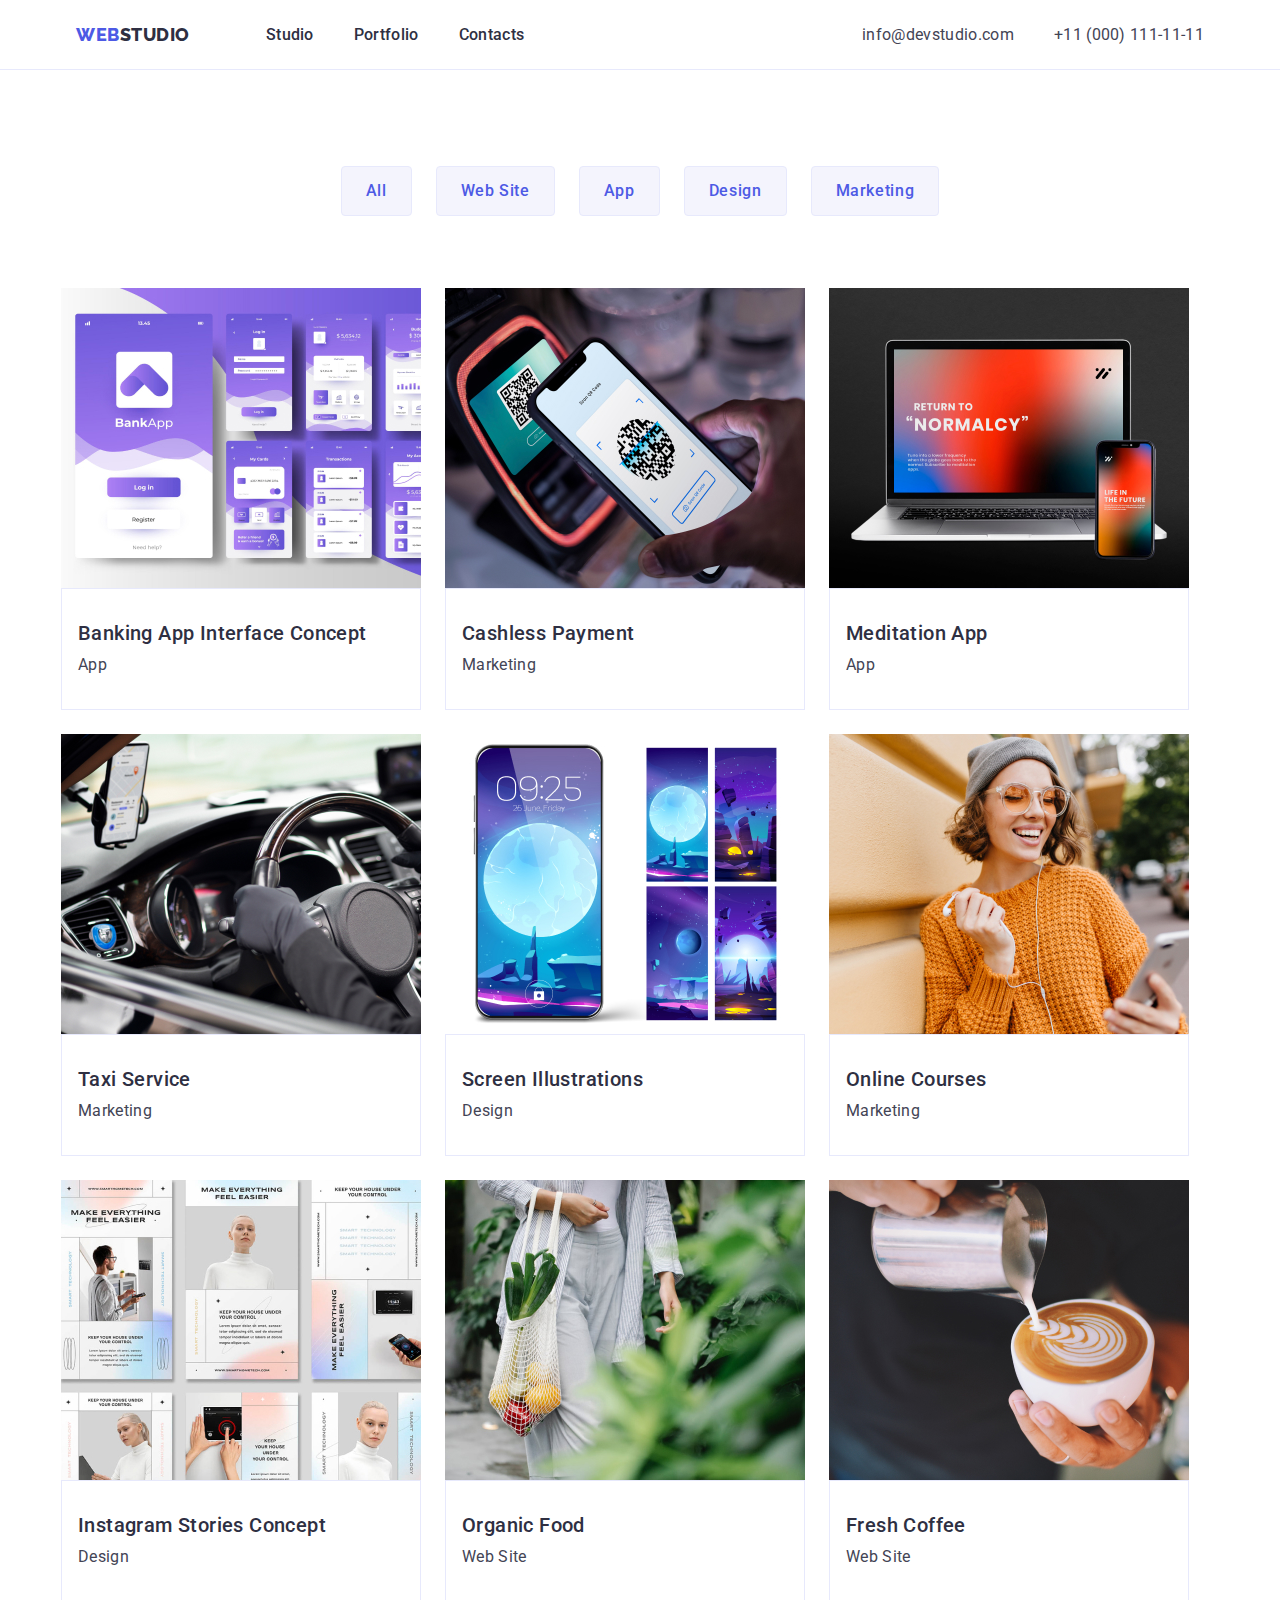
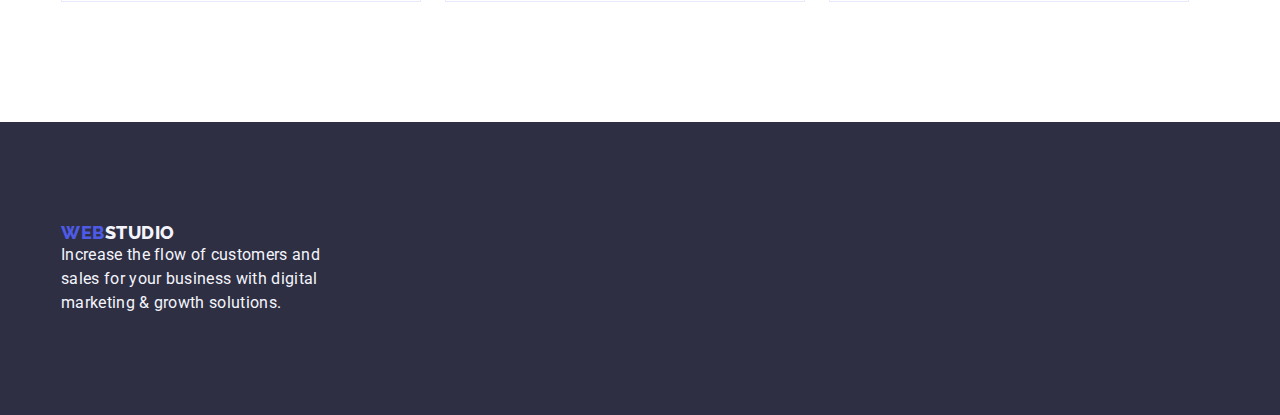
==== commit 47ed001f: "fixed mistakes" ====
--- a/portfolio.html
+++ b/portfolio.html
@@ -33,8 +33,8 @@
         </div>
     </header>
     <main>
-        <section class="list">
-            <div class="container pad">
+        <section class="list main">
+            <div class="container">
                 <h1 class="visually-hidden">Filter for portfolio</h1>
                 <ul class="list flex-button">
                     <li><button type="button" class="button portfolio">All</button></li>
--- a/css/styles.css
+++ b/css/styles.css
@@ -158,8 +158,8 @@
     margin-right: 0px;
 }
 .hero{
-    padding-top: 120px;
-    padding-bottom: 120px;
+    padding-top: 188px;
+    padding-bottom: 188px;
     text-align: center;
     background-color: var(--navy-blue);
 }
@@ -206,11 +206,9 @@
     gap: 24px;
     row-gap: 48px;
 }
-.flex-button:nth-last-child(-n+3){
-    margin-bottom: 0;
-}
 
 .section-title-block{
+    max-width: 496px;
     color: var(--white);
     font-size: 56px;
     font-weight: 700;
@@ -218,6 +216,13 @@
     line-height: 1.07;
     text-align: center;
 }
+.section-title-block .button{
+    display: block;
+    min-width: 169px;
+    height: 56px;
+    border: none;
+}
+
 .visually-hidden {
     position: absolute;
     width: 1px;
@@ -235,13 +240,11 @@
     margin: 0 auto;
 }
 
-.container.pad{
-    padding-top: 96px;
-    padding-bottom: 120px;
-}
+.section-strategy{
+    padding: 120px 0;
+}
+
 .strategy-block{
-    padding-top: 120px;
-    padding-bottom: 120px;
     display: flex;
     align-items: center;
     flex-wrap: wrap;
@@ -253,6 +256,9 @@
 .strategy-block{
     margin-bottom: 8px;
 }
+.strategy-block .title{
+    margin-bottom: 8px;
+}
 .strategy-block .item:last-child{
     margin-right: 0;
 }
@@ -298,6 +304,10 @@
 }
 .button.portfolio{
     width:fit-content;
+}
+.list.main{
+    padding-top: 96px;
+    padding-bottom: 120px;
 }
 /* footer */
 .footer{
@@ -316,5 +326,4 @@
 }
 .logo.link{
     display: inline-block;
-    margin-bottom: 16px;
-}
+}
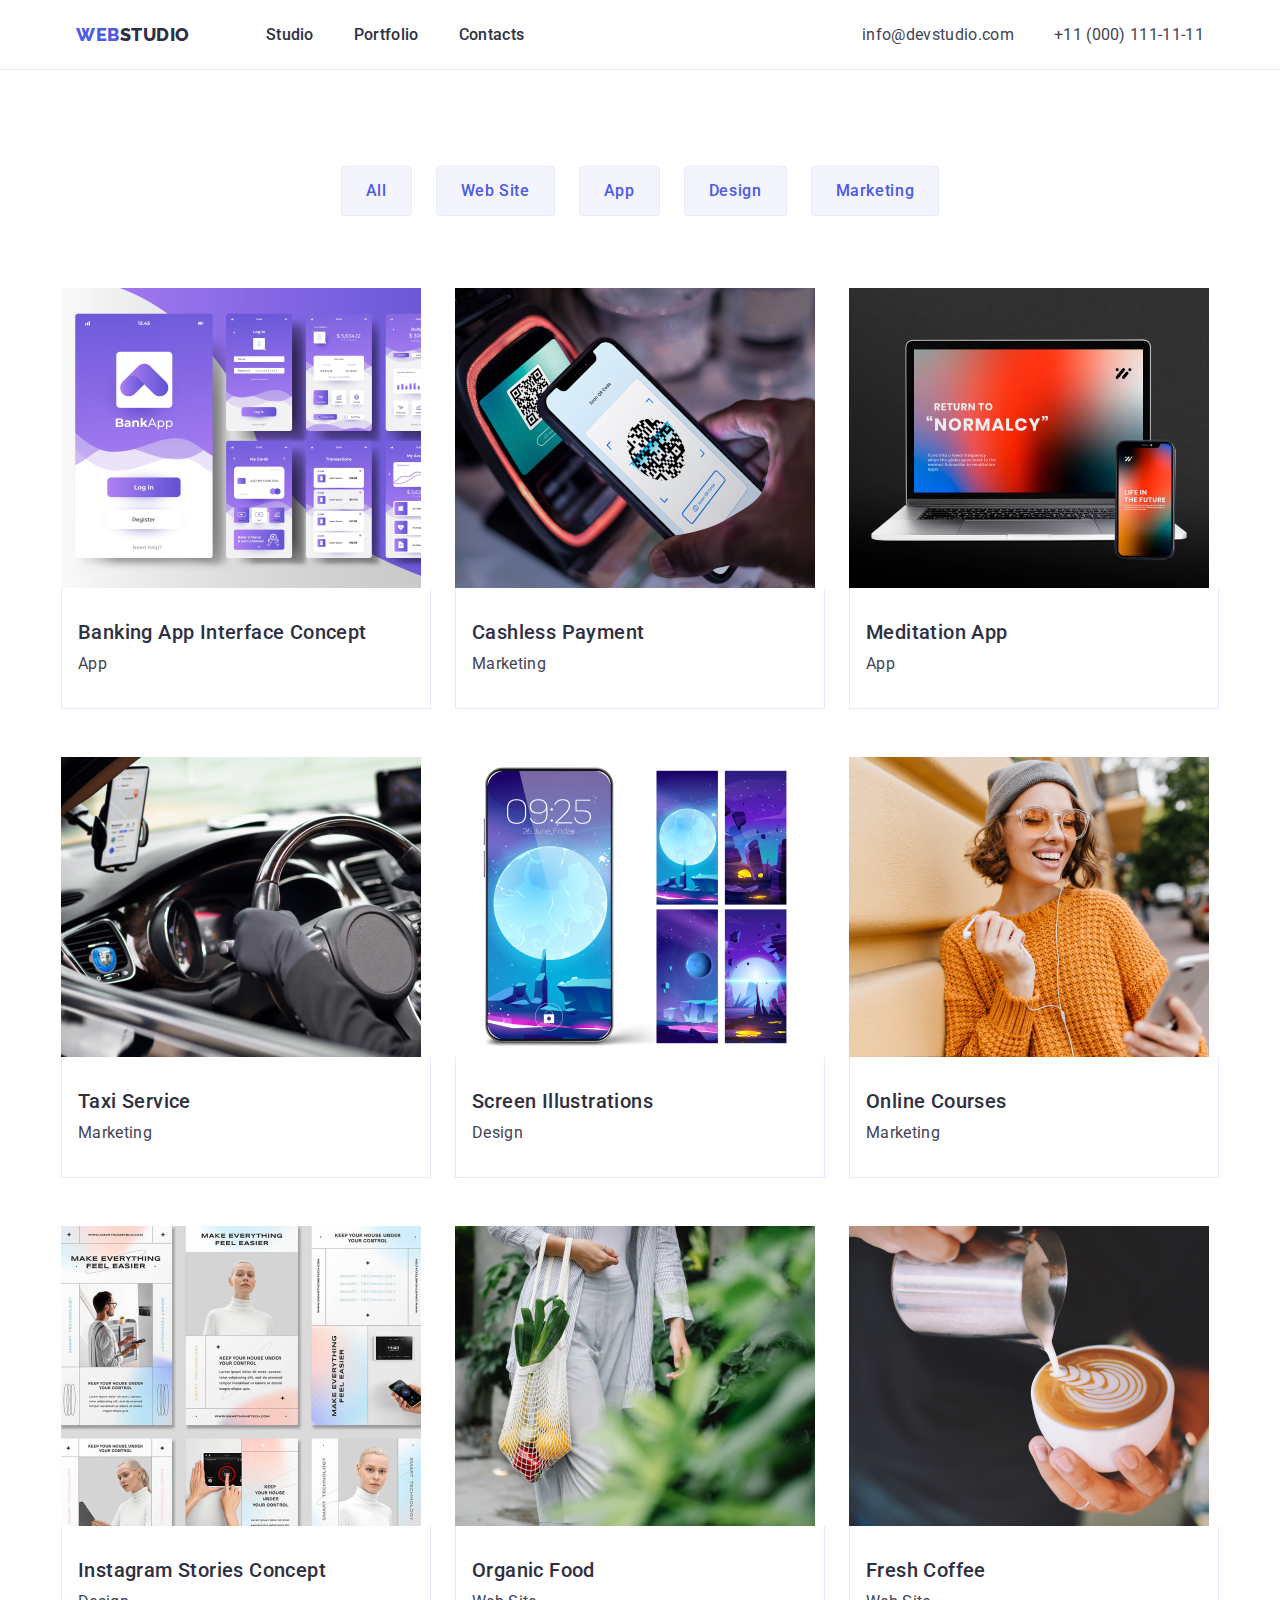
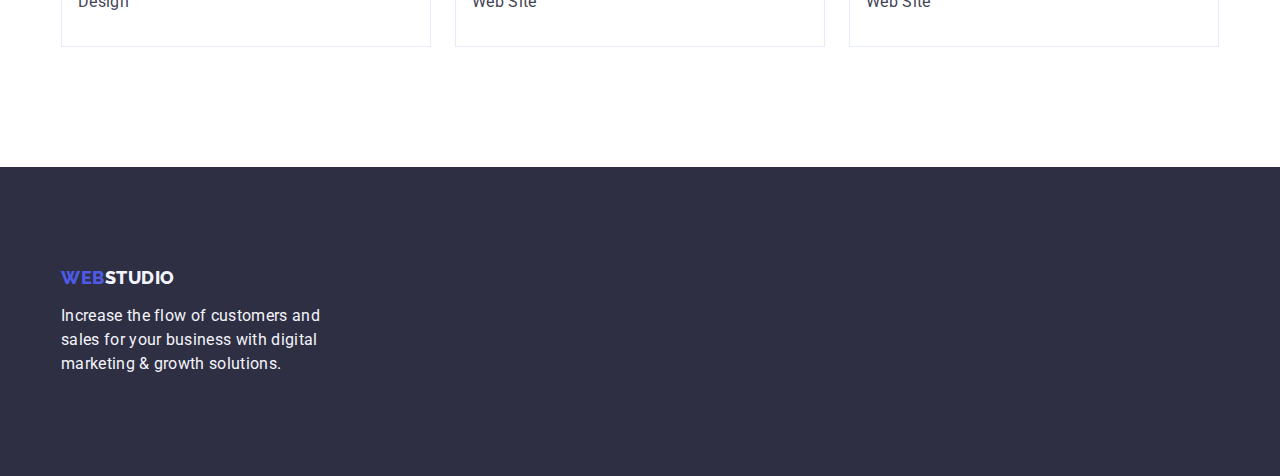
==== commit eef48d17: "fixed mistakes3" ====
--- a/portfolio.html
+++ b/portfolio.html
@@ -131,7 +131,7 @@
     </main>
     <footer class="footer">
         <div class="container">
-            <a class="logo link" href="./index.html">Web<span class="studio-color-footer">Studio</span></a>
+            <a class="logo link mbfoot" href="./index.html">Web<span class="studio-color-footer">Studio</span></a>
             <p class="slogan">Increase the flow of customers and sales for your business with digital marketing & growth solutions.</p>
         </div>
     </footer>
--- a/css/styles.css
+++ b/css/styles.css
@@ -203,10 +203,15 @@
     display: flex;
     margin-bottom: 72px;
     justify-content: center;
-    gap: 24px;
+    /* gap: 24px; */
     row-gap: 48px;
 }
-
+.flex-button li{
+    margin-right: 24px;
+}
+.flex-button li:last-child{
+    margin-right: 0;
+}
 .section-title-block{
     max-width: 496px;
     color: var(--white);
@@ -216,7 +221,7 @@
     line-height: 1.07;
     text-align: center;
 }
-.section-title-block .button{
+.hero .button{
     display: block;
     min-width: 169px;
     height: 56px;
@@ -268,7 +273,7 @@
     gap: 24px;
     align-items: center;
 }
-.section-title.mb{
+.section-title.mbh{
     margin-bottom: 72px;
 }
 .flex-list .item{
@@ -282,11 +287,15 @@
     display: flex;
     flex-wrap: wrap;
     gap: 24px;
-}
-
+    row-gap: 48px;
+}
+.portfolio-block{
+    width: calc((100% - 48px) / 3);
+}
 .portfolio-block .wrapper{
     padding: 32px 16px;
     border: 1px solid var(--cornflower);
+    border-top: none;
 }
 .portfolio-title{
     color: var(--navy-blue);
@@ -327,3 +336,6 @@
 .logo.link{
     display: inline-block;
 }
+.logo.link.mbfoot{
+    margin-bottom: 16px;
+}
